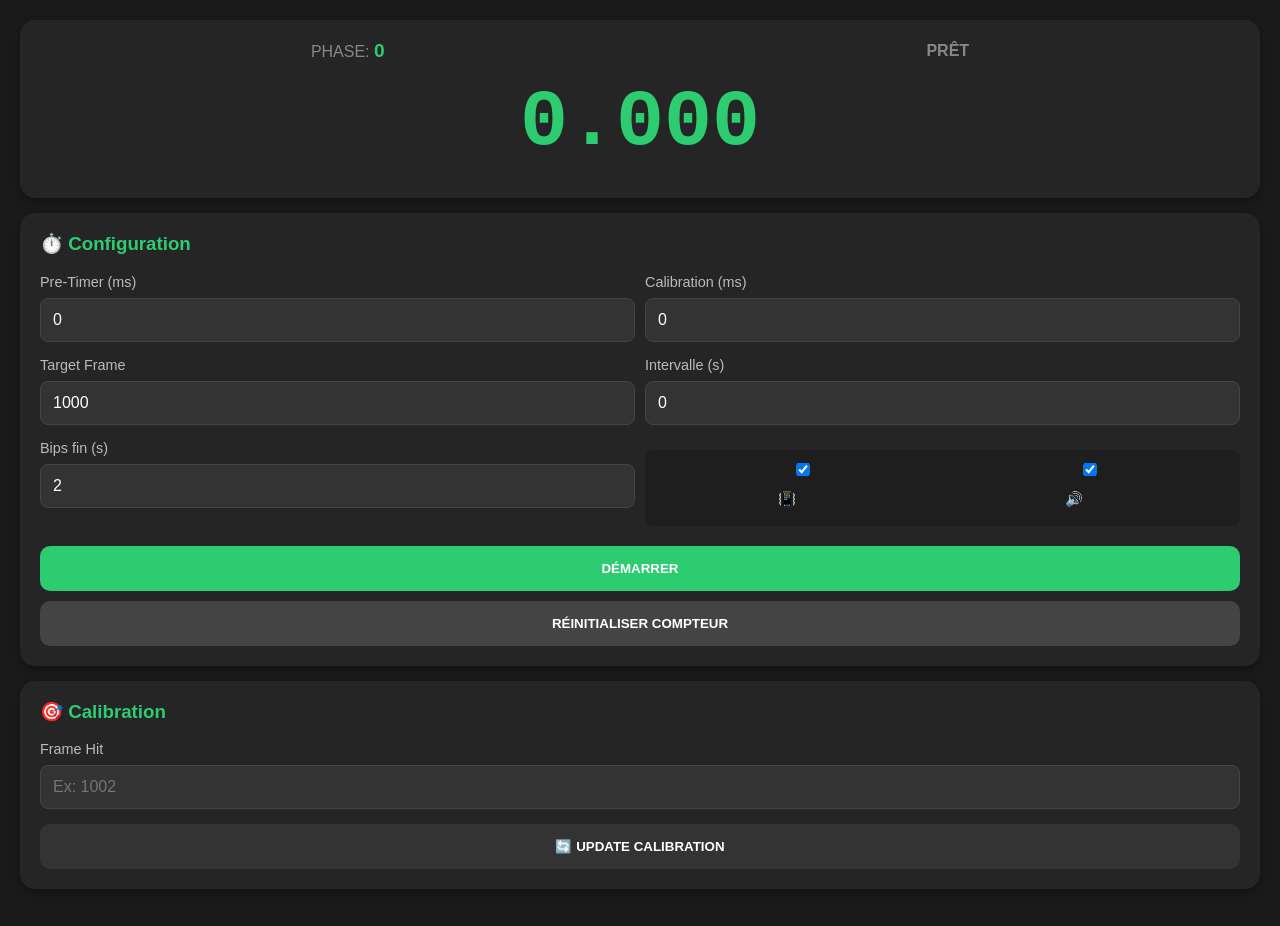
==== pages/chrono.html @ f597bb70 "Update chrono.html" ====
<!DOCTYPE html>
<html lang="fr">
<head>
    <meta charset="UTF-8">
    <meta name="viewport" content="width=device-width, initial-scale=1.0, maximum-scale=1.0, user-scalable=no">
    <link rel="stylesheet" href="../style-core.css">
    <style>
        #flash-overlay {
            position: fixed; top: 0; left: 0; width: 100%; height: 100%;
            background: white; opacity: 0; pointer-events: none; z-index: 9999;
        }
        .timer-display { 
            font-size: 5rem; text-align: center; font-family: monospace; 
            margin: 10px 0; color: var(--game-color); font-weight: bold; 
        }
        .stats-row { display: flex; justify-content: space-around; align-items: center; margin-bottom: 15px; color: #888; }
        .stat-val { color: var(--game-color); font-weight: bold; font-size: 1.2rem; }
        .grid-inputs { display: grid; grid-template-columns: 1fr 1fr; gap: 10px; }
        .checkbox-row { display: flex; justify-content: space-around; padding: 10px; background: rgba(0,0,0,0.2); border-radius: 8px; margin: 10px 0; }
    </style>
</head>
<body>
    <div id="flash-overlay"></div>

    <div class="card">
        <div class="stats-row">
            <div>PHASE: <span id="count-val" class="stat-val">0</span></div>
            <div id="phase-label" style="text-transform: uppercase; font-weight: bold;">PRÊT</div>
        </div>
        <div class="timer-display" id="timer-val">0.000</div>
    </div>

    <div class="card">
        <h3>⏱️ Configuration</h3>
        <div class="grid-inputs">
            <div>
                <label>Pre-Timer (ms)</label>
                <input type="number" id="pre-timer" value="0">
            </div>
            <div>
                <label>Calibration (ms)</label>
                <input type="number" id="calibration" value="0">
            </div>
        </div>
        
        <div class="grid-inputs">
            <div>
                <label>Target Frame</label>
                <input type="number" id="target-frame" value="1000">
            </div>
            <div>
                <label>Intervalle (s)</label>
                <input type="number" id="interval-val" value="0" step="0.1">
            </div>
        </div>

        <div class="grid-inputs">
            <div>
                <label>Bips fin (s)</label>
                <input type="number" id="beep-count" value="2">
            </div>
            <div class="checkbox-row">
                <label><input type="checkbox" id="enable-vibrate" checked> 📳</label>
                <label><input type="checkbox" id="enable-sound" checked> 🔊</label>
            </div>
        </div>

        <button class="btn" id="start-btn" onclick="window.toggleTimer()" style="margin-top:10px;">DÉMARRER</button>
        <button class="btn" onclick="window.resetCounter()" style="background:#444; margin-top:10px;">RÉINITIALISER COMPTEUR</button>
    </div>

    <div class="card">
        <h3>🎯 Calibration</h3>
        <label>Frame Hit</label>
        <input type="number" id="frame-hit" placeholder="Ex: 1002">
        <button class="btn" style="background: #333;" onclick="window.updateCalibration()">🔄 UPDATE CALIBRATION</button>
    </div>

    <script src="../app-core.js"></script>
    <script src="chrono.js"></script>
</body>
</html>
---- style-core.css ----
/**
 * STYLE-CORE.CSS - Version Couleurs Harmonisées
 */
:root {
    --bg: #1a1a1a;
    --card: #252525;
    --text: #ffffff;
    --input-bg: #333333;
    --game-color: #2ecc71; 
}

html, body {
    background: var(--bg);
    color: var(--text);
    font-family: sans-serif;
    margin: 0;
    padding: 10px;
    -webkit-tap-highlight-color: transparent;
    transition: all 0.3s ease;
}

.card {
    background: var(--card);
    padding: 20px;
    border-radius: 15px;
    margin-bottom: 15px;
    box-shadow: 0 4px 10px rgba(0,0,0,0.3);
}

h3 { 
    margin-top: 0; 
    color: var(--game-color); 
    transition: color 0.3s ease;
}

label {
    display: block;
    margin-bottom: 8px;
    font-size: 0.9rem;
    color: #bbb;
}

input, select {
    width: 100% !important;
    padding: 12px;
    margin-bottom: 15px;
    background: var(--input-bg);
    border: 1px solid #444;
    border-radius: 8px;
    color: white;
    font-size: 1rem;
    box-sizing: border-box;
}

.checkbox-group {
    display: flex;
    align-items: center;
    background: rgba(0,0,0,0.2);
    padding: 15px;
    border-radius: 10px;
    margin-bottom: 20px;
    border: 1px dashed #555;
}

.checkbox-group input[type="checkbox"] {
    width: 25px !important;
    height: 25px !important;
    margin: 0 15px 0 0 !important;
    flex-shrink: 0;
}

.btn {
    background: var(--game-color);
    color: white;
    border: none;
    padding: 15px;
    width: 100%;
    border-radius: 10px;
    font-weight: bold;
    cursor: pointer;
    transition: background-color 0.3s ease;
}

.btn:active { transform: scale(0.98); }

.profile-item {
    padding: 15px;
    border-radius: 12px;
    margin-bottom: 10px;
    background: #1e1e1e;
    border: 2px solid #333;
    transition: 0.2s;
    min-height: 80px;
    position: relative;
}

.profile-item.active {
    border-color: var(--game-color);
    background: #252525;
}

.action-btn {
    background: #333;
    border: none;
    color: white;
    padding: 10px;
    border-radius: 8px;
    width: 45px;
    height: 45px;
    cursor: pointer;
    display: flex;
    align-items: center;
    justify-content: center;
}
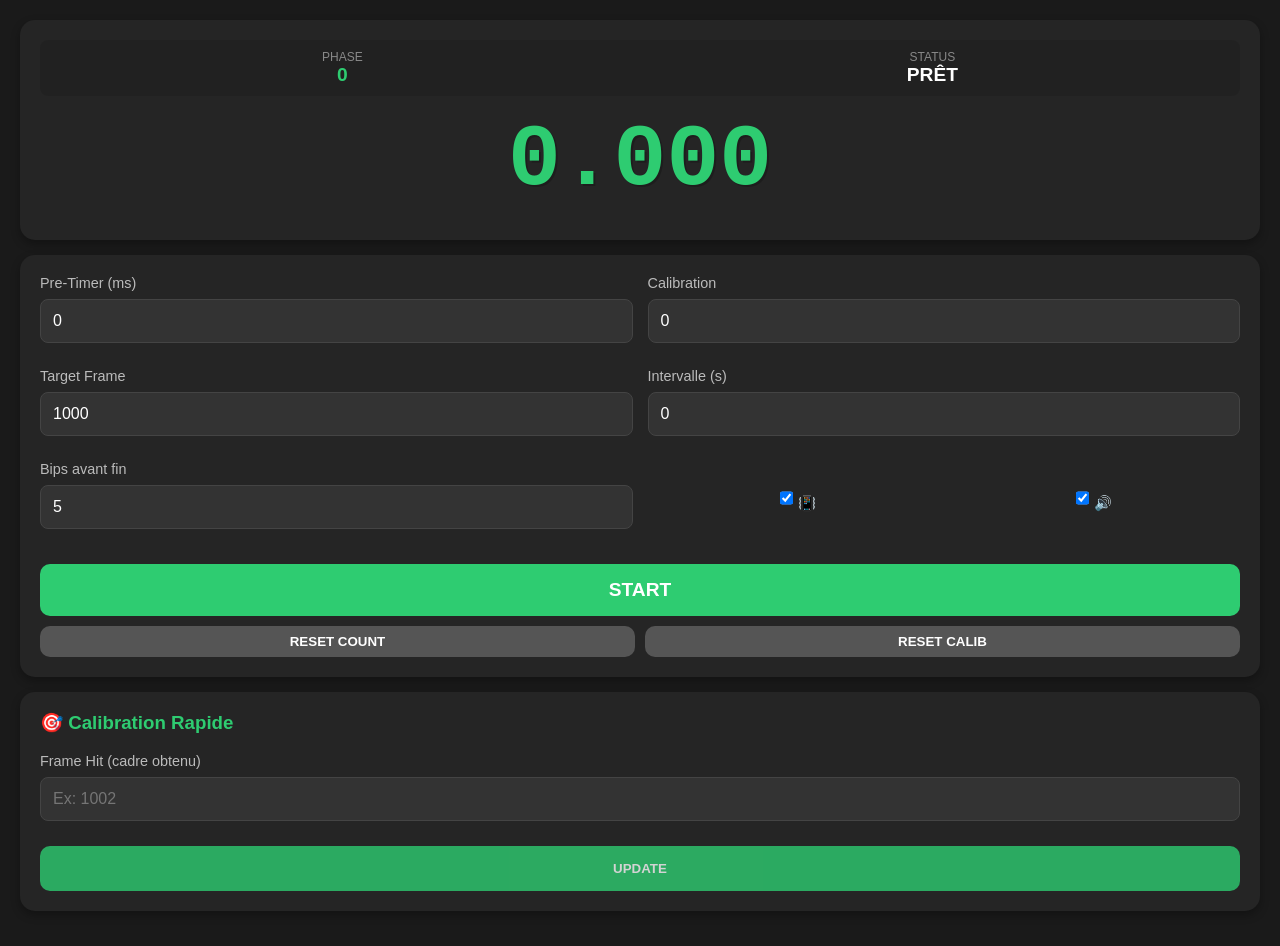
==== commit c443b14f: "Update chrono.html" ====
--- a/pages/chrono.html
+++ b/pages/chrono.html
@@ -8,15 +8,17 @@
         #flash-overlay {
             position: fixed; top: 0; left: 0; width: 100%; height: 100%;
             background: white; opacity: 0; pointer-events: none; z-index: 9999;
+            transition: opacity 0.05s;
         }
         .timer-display { 
-            font-size: 5rem; text-align: center; font-family: monospace; 
-            margin: 10px 0; color: var(--game-color); font-weight: bold; 
+            font-size: 5.5rem; text-align: center; font-family: 'Courier New', monospace; 
+            margin: 10px 0; color: var(--game-color); font-weight: bold;
+            text-shadow: 2px 2px 0px rgba(0,0,0,0.2);
         }
-        .stats-row { display: flex; justify-content: space-around; align-items: center; margin-bottom: 15px; color: #888; }
-        .stat-val { color: var(--game-color); font-weight: bold; font-size: 1.2rem; }
-        .grid-inputs { display: grid; grid-template-columns: 1fr 1fr; gap: 10px; }
-        .checkbox-row { display: flex; justify-content: space-around; padding: 10px; background: rgba(0,0,0,0.2); border-radius: 8px; margin: 10px 0; }
+        .stats-row { display: flex; justify-content: space-around; padding: 10px; background: rgba(0,0,0,0.1); border-radius: 8px; margin-bottom: 15px; }
+        .label-small { font-size: 0.75rem; color: #888; text-transform: uppercase; }
+        .grid-inputs { display: grid; grid-template-columns: 1fr 1fr; gap: 15px; }
+        .checkbox-row { display: flex; justify-content: space-around; align-items: center; margin-top: 10px; }
     </style>
 </head>
 <body>
@@ -24,26 +26,31 @@
 
     <div class="card">
         <div class="stats-row">
-            <div>PHASE: <span id="count-val" class="stat-val">0</span></div>
-            <div id="phase-label" style="text-transform: uppercase; font-weight: bold;">PRÊT</div>
+            <div style="text-align:center">
+                <div class="label-small">Phase</div>
+                <div id="count-val" style="font-weight:bold; font-size:1.2rem; color:var(--game-color)">0</div>
+            </div>
+            <div style="text-align:center">
+                <div class="label-small">Status</div>
+                <div id="phase-label" style="font-weight:bold; font-size:1.2rem">PRÊT</div>
+            </div>
         </div>
         <div class="timer-display" id="timer-val">0.000</div>
     </div>
 
     <div class="card">
-        <h3>⏱️ Configuration</h3>
         <div class="grid-inputs">
             <div>
                 <label>Pre-Timer (ms)</label>
                 <input type="number" id="pre-timer" value="0">
             </div>
             <div>
-                <label>Calibration (ms)</label>
+                <label>Calibration</label>
                 <input type="number" id="calibration" value="0">
             </div>
         </div>
         
-        <div class="grid-inputs">
+        <div class="grid-inputs" style="margin-top:10px">
             <div>
                 <label>Target Frame</label>
                 <input type="number" id="target-frame" value="1000">
@@ -54,26 +61,33 @@
             </div>
         </div>
 
-        <div class="grid-inputs">
+        <div class="grid-inputs" style="margin-top:10px">
             <div>
-                <label>Bips fin (s)</label>
-                <input type="number" id="beep-count" value="2">
+                <label>Bips avant fin</label>
+                <input type="number" id="beep-count" value="5">
             </div>
             <div class="checkbox-row">
-                <label><input type="checkbox" id="enable-vibrate" checked> 📳</label>
-                <label><input type="checkbox" id="enable-sound" checked> 🔊</label>
+                <label style="display:flex; align-items:center; cursor:pointer">
+                    <input type="checkbox" id="enable-vibrate" checked style="width:18px; height:18px; margin-right:5px"> 📳
+                </label>
+                <label style="display:flex; align-items:center; cursor:pointer">
+                    <input type="checkbox" id="enable-sound" checked style="width:18px; height:18px; margin-right:5px"> 🔊
+                </label>
             </div>
         </div>
 
-        <button class="btn" id="start-btn" onclick="window.toggleTimer()" style="margin-top:10px;">DÉMARRER</button>
-        <button class="btn" onclick="window.resetCounter()" style="background:#444; margin-top:10px;">RÉINITIALISER COMPTEUR</button>
+        <button class="btn" id="start-btn" onclick="window.toggleTimer()" style="margin-top:20px; font-size:1.2rem">START</button>
+        <div style="display:grid; grid-template-columns: 1fr 1fr; gap:10px; margin-top:10px">
+            <button class="btn" onclick="window.resetCounter()" style="background:#555; padding:8px">RESET COUNT</button>
+            <button class="btn" onclick="window.resetCalibration()" style="background:#555; padding:8px">RESET CALIB</button>
+        </div>
     </div>
 
     <div class="card">
-        <h3>🎯 Calibration</h3>
-        <label>Frame Hit</label>
+        <h3>🎯 Calibration Rapide</h3>
+        <label>Frame Hit (cadre obtenu)</label>
         <input type="number" id="frame-hit" placeholder="Ex: 1002">
-        <button class="btn" style="background: #333;" onclick="window.updateCalibration()">🔄 UPDATE CALIBRATION</button>
+        <button class="btn" style="background: var(--game-color); opacity: 0.8; margin-top: 10px;" onclick="window.updateCalibration()">UPDATE</button>
     </div>
 
     <script src="../app-core.js"></script>
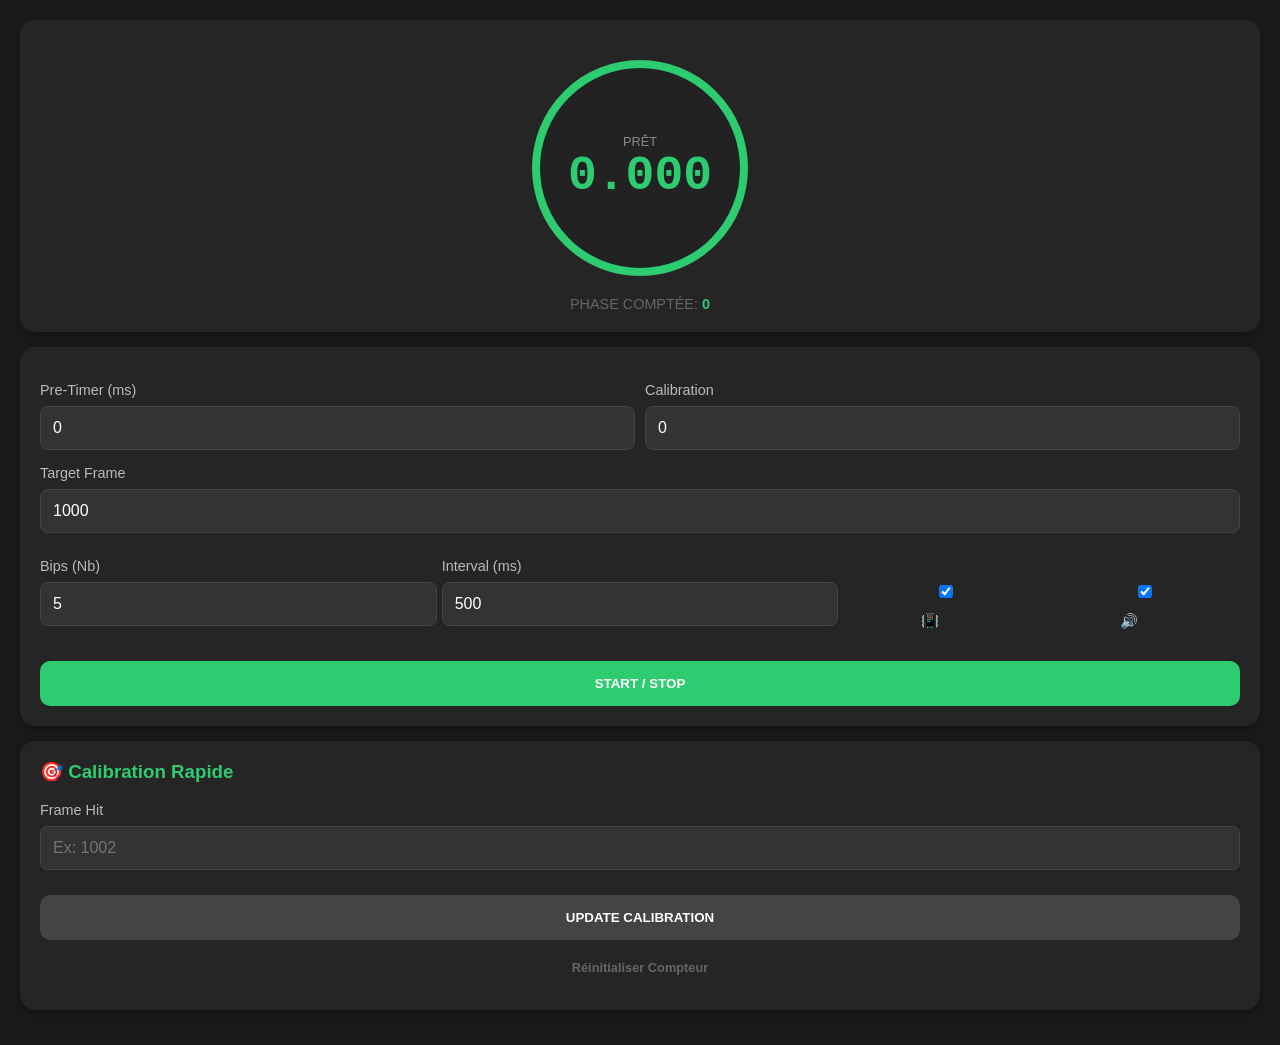
==== commit fd48844c: "Update chrono.html" ====
--- a/pages/chrono.html
+++ b/pages/chrono.html
@@ -5,37 +5,51 @@
     <meta name="viewport" content="width=device-width, initial-scale=1.0, maximum-scale=1.0, user-scalable=no">
     <link rel="stylesheet" href="../style-core.css">
     <style>
-        #flash-overlay {
-            position: fixed; top: 0; left: 0; width: 100%; height: 100%;
-            background: white; opacity: 0; pointer-events: none; z-index: 9999;
-            transition: opacity 0.05s;
+        /* La zone du chrono avec le flash intégré */
+        .chrono-container {
+            position: relative;
+            width: 200px;
+            height: 200px;
+            margin: 20px auto;
+            border-radius: 50%;
+            background: #222;
+            border: 8px solid var(--game-color);
+            display: flex;
+            flex-direction: column;
+            justify-content: center;
+            align-items: center;
+            overflow: hidden;
+        }
+        #flash-circle {
+            position: absolute;
+            top: 0; left: 0; width: 100%; height: 100%;
+            background: white;
+            opacity: 0;
+            pointer-events: none;
+            z-index: 2;
         }
         .timer-display { 
-            font-size: 5.5rem; text-align: center; font-family: 'Courier New', monospace; 
-            margin: 10px 0; color: var(--game-color); font-weight: bold;
-            text-shadow: 2px 2px 0px rgba(0,0,0,0.2);
+            font-size: 3rem; 
+            font-family: monospace; 
+            color: var(--game-color); 
+            font-weight: bold;
+            z-index: 3;
         }
-        .stats-row { display: flex; justify-content: space-around; padding: 10px; background: rgba(0,0,0,0.1); border-radius: 8px; margin-bottom: 15px; }
-        .label-small { font-size: 0.75rem; color: #888; text-transform: uppercase; }
-        .grid-inputs { display: grid; grid-template-columns: 1fr 1fr; gap: 15px; }
-        .checkbox-row { display: flex; justify-content: space-around; align-items: center; margin-top: 10px; }
+        .phase-name { font-size: 0.8rem; color: #888; z-index: 3; text-transform: uppercase; }
+        
+        .grid-inputs { display: grid; grid-template-columns: 1fr 1fr; gap: 10px; margin-top: 15px; }
+        .settings-grid { display: grid; grid-template-columns: 1fr 1fr 1fr; gap: 5px; margin-top: 10px; }
     </style>
 </head>
 <body>
-    <div id="flash-overlay"></div>
 
-    <div class="card">
-        <div class="stats-row">
-            <div style="text-align:center">
-                <div class="label-small">Phase</div>
-                <div id="count-val" style="font-weight:bold; font-size:1.2rem; color:var(--game-color)">0</div>
-            </div>
-            <div style="text-align:center">
-                <div class="label-small">Status</div>
-                <div id="phase-label" style="font-weight:bold; font-size:1.2rem">PRÊT</div>
-            </div>
+    <div class="card" style="text-align: center;">
+        <div class="chrono-container">
+            <div id="flash-circle"></div>
+            <div class="phase-name" id="phase-label">PRÊT</div>
+            <div class="timer-display" id="timer-val">0.000</div>
         </div>
-        <div class="timer-display" id="timer-val">0.000</div>
+        <div style="color: #666; font-size: 0.9rem;">PHASE COMPTÉE: <span id="count-val" style="color:var(--game-color); font-weight:bold;">0</span></div>
     </div>
 
     <div class="card">
@@ -50,44 +64,33 @@
             </div>
         </div>
         
-        <div class="grid-inputs" style="margin-top:10px">
+        <label>Target Frame</label>
+        <input type="number" id="target-frame" value="1000">
+
+        <div class="settings-grid">
             <div>
-                <label>Target Frame</label>
-                <input type="number" id="target-frame" value="1000">
+                <label>Bips (Nb)</label>
+                <input type="number" id="beep-count" value="5">
             </div>
             <div>
-                <label>Intervalle (s)</label>
-                <input type="number" id="interval-val" value="0" step="0.1">
+                <label>Interval (ms)</label>
+                <input type="number" id="beep-interval" value="500">
+            </div>
+            <div style="display:flex; justify-content: space-around; align-items: center; padding-top: 20px;">
+                <label><input type="checkbox" id="enable-vibrate" checked> 📳</label>
+                <label><input type="checkbox" id="enable-sound" checked> 🔊</label>
             </div>
         </div>
 
-        <div class="grid-inputs" style="margin-top:10px">
-            <div>
-                <label>Bips avant fin</label>
-                <input type="number" id="beep-count" value="5">
-            </div>
-            <div class="checkbox-row">
-                <label style="display:flex; align-items:center; cursor:pointer">
-                    <input type="checkbox" id="enable-vibrate" checked style="width:18px; height:18px; margin-right:5px"> 📳
-                </label>
-                <label style="display:flex; align-items:center; cursor:pointer">
-                    <input type="checkbox" id="enable-sound" checked style="width:18px; height:18px; margin-right:5px"> 🔊
-                </label>
-            </div>
-        </div>
-
-        <button class="btn" id="start-btn" onclick="window.toggleTimer()" style="margin-top:20px; font-size:1.2rem">START</button>
-        <div style="display:grid; grid-template-columns: 1fr 1fr; gap:10px; margin-top:10px">
-            <button class="btn" onclick="window.resetCounter()" style="background:#555; padding:8px">RESET COUNT</button>
-            <button class="btn" onclick="window.resetCalibration()" style="background:#555; padding:8px">RESET CALIB</button>
-        </div>
+        <button class="btn" id="start-btn" onclick="window.toggleTimer()" style="margin-top:20px;">START / STOP</button>
     </div>
 
     <div class="card">
         <h3>🎯 Calibration Rapide</h3>
-        <label>Frame Hit (cadre obtenu)</label>
+        <label>Frame Hit</label>
         <input type="number" id="frame-hit" placeholder="Ex: 1002">
-        <button class="btn" style="background: var(--game-color); opacity: 0.8; margin-top: 10px;" onclick="window.updateCalibration()">UPDATE</button>
+        <button class="btn" style="background: #444; margin-top: 10px;" onclick="window.updateCalibration()">UPDATE CALIBRATION</button>
+        <button class="btn" onclick="window.resetCounter()" style="background:transparent; color:#666; font-size:0.8rem; margin-top:5px; border:none;">Réinitialiser Compteur</button>
     </div>
 
     <script src="../app-core.js"></script>
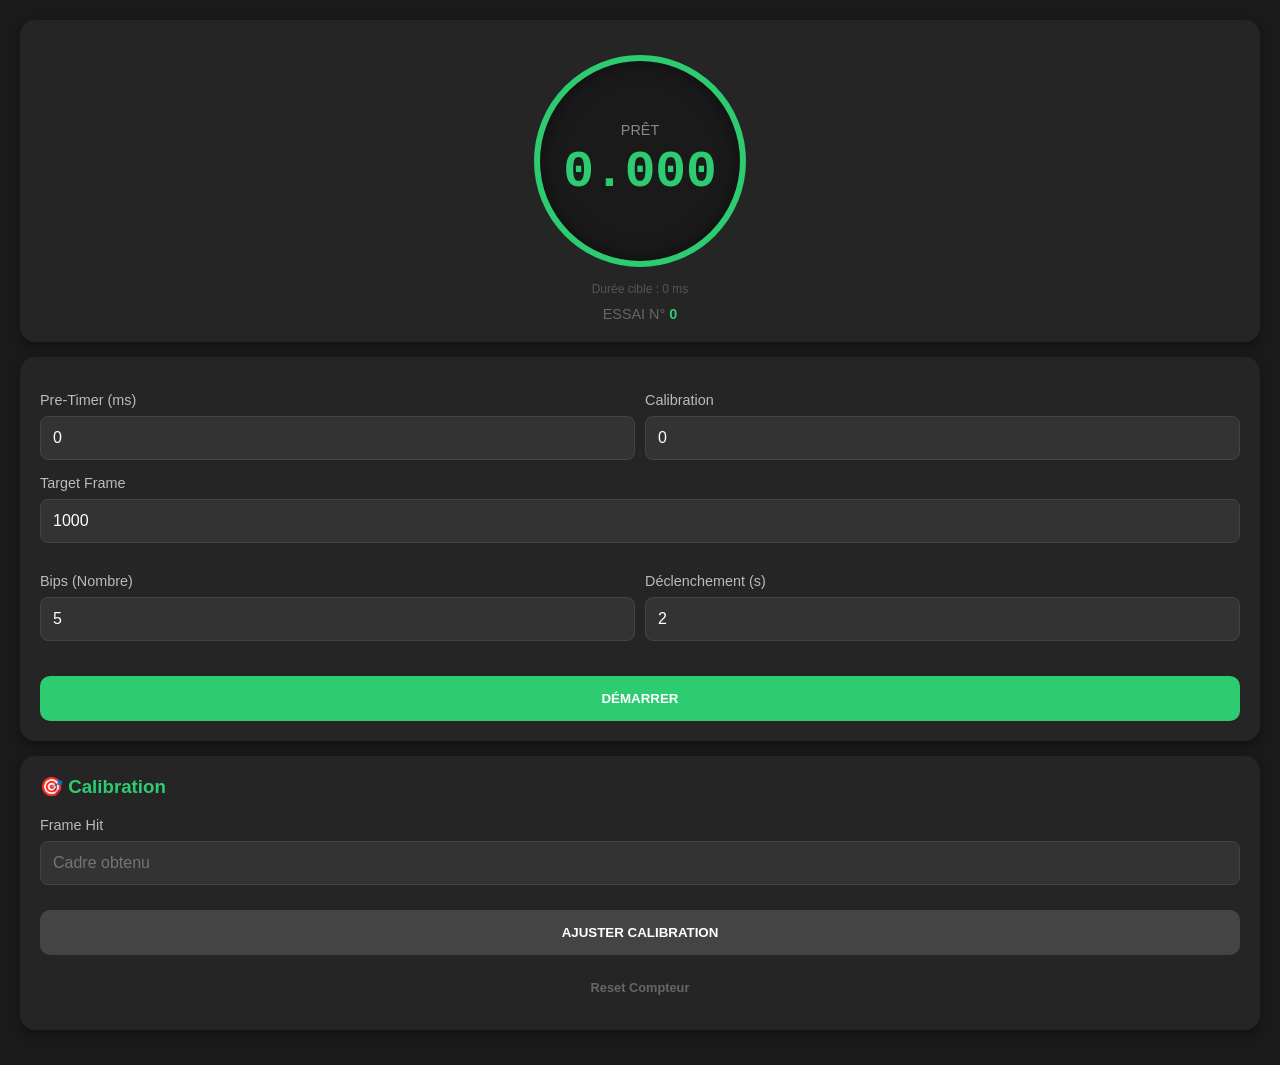
==== commit afc24448: "Update chrono.html" ====
--- a/pages/chrono.html
+++ b/pages/chrono.html
@@ -5,20 +5,20 @@
     <meta name="viewport" content="width=device-width, initial-scale=1.0, maximum-scale=1.0, user-scalable=no">
     <link rel="stylesheet" href="../style-core.css">
     <style>
-        /* La zone du chrono avec le flash intégré */
         .chrono-container {
             position: relative;
             width: 200px;
             height: 200px;
-            margin: 20px auto;
+            margin: 15px auto;
             border-radius: 50%;
-            background: #222;
-            border: 8px solid var(--game-color);
+            background: #1a1a1a;
+            border: 6px solid var(--game-color);
             display: flex;
             flex-direction: column;
             justify-content: center;
             align-items: center;
             overflow: hidden;
+            box-shadow: inset 0 0 20px rgba(0,0,0,0.5);
         }
         #flash-circle {
             position: absolute;
@@ -28,17 +28,11 @@
             pointer-events: none;
             z-index: 2;
         }
-        .timer-display { 
-            font-size: 3rem; 
-            font-family: monospace; 
-            color: var(--game-color); 
-            font-weight: bold;
-            z-index: 3;
-        }
-        .phase-name { font-size: 0.8rem; color: #888; z-index: 3; text-transform: uppercase; }
+        .timer-display { font-size: 3.2rem; font-family: monospace; color: var(--game-color); font-weight: bold; z-index: 3; }
+        .phase-name { font-size: 0.9rem; color: #888; z-index: 3; text-transform: uppercase; margin-bottom: 5px; }
+        #duration-info { font-size: 0.75rem; color: #555; margin-top: 5px; }
         
         .grid-inputs { display: grid; grid-template-columns: 1fr 1fr; gap: 10px; margin-top: 15px; }
-        .settings-grid { display: grid; grid-template-columns: 1fr 1fr 1fr; gap: 5px; margin-top: 10px; }
     </style>
 </head>
 <body>
@@ -49,7 +43,8 @@
             <div class="phase-name" id="phase-label">PRÊT</div>
             <div class="timer-display" id="timer-val">0.000</div>
         </div>
-        <div style="color: #666; font-size: 0.9rem;">PHASE COMPTÉE: <span id="count-val" style="color:var(--game-color); font-weight:bold;">0</span></div>
+        <div id="duration-info">Durée cible : 0 ms</div>
+        <div style="margin-top: 10px; color: #666; font-size: 0.9rem;">ESSAI N° <span id="count-val" style="color:var(--game-color); font-weight:bold;">0</span></div>
     </div>
 
     <div class="card">
@@ -65,32 +60,28 @@
         </div>
         
         <label>Target Frame</label>
-        <input type="number" id="target-frame" value="1000">
+        <input type="number" id="target-frame" value="1000" oninput="window.updateTargetInfo()">
 
-        <div class="settings-grid">
+        <div class="grid-inputs">
             <div>
-                <label>Bips (Nb)</label>
+                <label>Bips (Nombre)</label>
                 <input type="number" id="beep-count" value="5">
             </div>
             <div>
-                <label>Interval (ms)</label>
-                <input type="number" id="beep-interval" value="500">
-            </div>
-            <div style="display:flex; justify-content: space-around; align-items: center; padding-top: 20px;">
-                <label><input type="checkbox" id="enable-vibrate" checked> 📳</label>
-                <label><input type="checkbox" id="enable-sound" checked> 🔊</label>
+                <label>Déclenchement (s)</label>
+                <input type="number" id="beep-start" value="2" step="0.1">
             </div>
         </div>
 
-        <button class="btn" id="start-btn" onclick="window.toggleTimer()" style="margin-top:20px;">START / STOP</button>
+        <button class="btn" id="start-btn" onclick="window.toggleTimer()" style="margin-top:20px;">DÉMARRER</button>
     </div>
 
     <div class="card">
-        <h3>🎯 Calibration Rapide</h3>
+        <h3>🎯 Calibration</h3>
         <label>Frame Hit</label>
-        <input type="number" id="frame-hit" placeholder="Ex: 1002">
-        <button class="btn" style="background: #444; margin-top: 10px;" onclick="window.updateCalibration()">UPDATE CALIBRATION</button>
-        <button class="btn" onclick="window.resetCounter()" style="background:transparent; color:#666; font-size:0.8rem; margin-top:5px; border:none;">Réinitialiser Compteur</button>
+        <input type="number" id="frame-hit" placeholder="Cadre obtenu">
+        <button class="btn" style="background: #444; margin-top: 10px;" onclick="window.updateCalibration()">AJUSTER CALIBRATION</button>
+        <button class="btn" onclick="window.resetCounter()" style="background:transparent; color:#666; font-size:0.8rem; margin-top:10px; border:none;">Reset Compteur</button>
     </div>
 
     <script src="../app-core.js"></script>
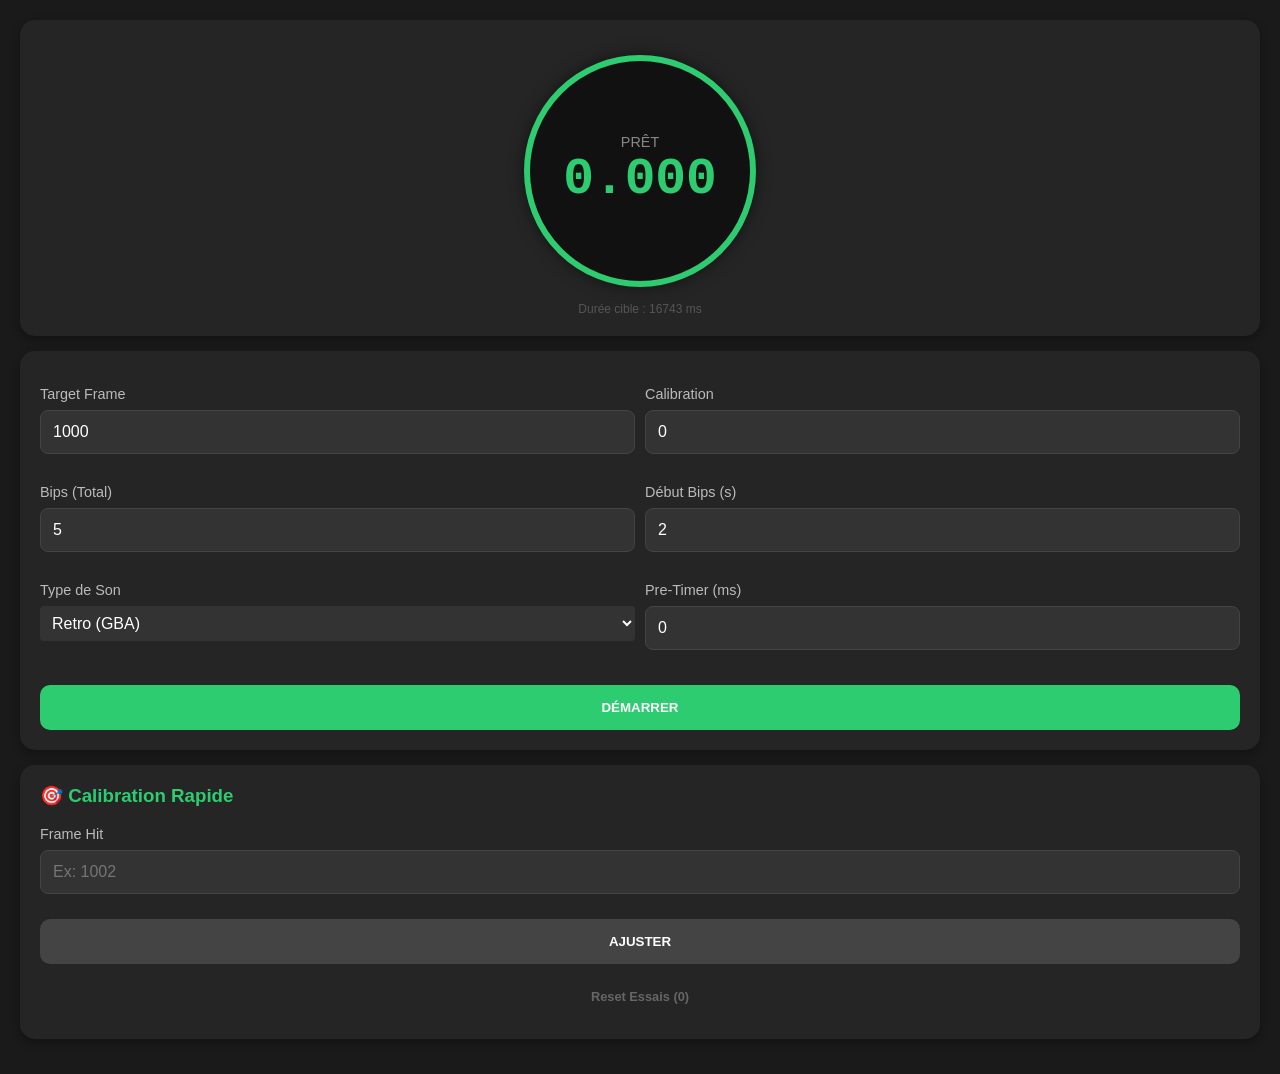
==== commit 728b4a9d: "Update chrono.html" ====
--- a/pages/chrono.html
+++ b/pages/chrono.html
@@ -6,32 +6,19 @@
     <link rel="stylesheet" href="../style-core.css">
     <style>
         .chrono-container {
-            position: relative;
-            width: 200px;
-            height: 200px;
-            margin: 15px auto;
-            border-radius: 50%;
-            background: #1a1a1a;
-            border: 6px solid var(--game-color);
-            display: flex;
-            flex-direction: column;
-            justify-content: center;
-            align-items: center;
-            overflow: hidden;
-            box-shadow: inset 0 0 20px rgba(0,0,0,0.5);
+            position: relative; width: 220px; height: 220px;
+            margin: 15px auto; border-radius: 50%;
+            background: #111; border: 6px solid var(--game-color);
+            display: flex; flex-direction: column; justify-content: center; align-items: center;
+            overflow: hidden; box-shadow: 0 0 15px rgba(0,0,0,0.5);
         }
         #flash-circle {
-            position: absolute;
-            top: 0; left: 0; width: 100%; height: 100%;
-            background: white;
-            opacity: 0;
-            pointer-events: none;
-            z-index: 2;
+            position: absolute; top: 0; left: 0; width: 100%; height: 100%;
+            background: white; opacity: 0; pointer-events: none; z-index: 2;
         }
         .timer-display { font-size: 3.2rem; font-family: monospace; color: var(--game-color); font-weight: bold; z-index: 3; }
-        .phase-name { font-size: 0.9rem; color: #888; z-index: 3; text-transform: uppercase; margin-bottom: 5px; }
+        .phase-name { font-size: 0.9rem; color: #888; z-index: 3; text-transform: uppercase; }
         #duration-info { font-size: 0.75rem; color: #555; margin-top: 5px; }
-        
         .grid-inputs { display: grid; grid-template-columns: 1fr 1fr; gap: 10px; margin-top: 15px; }
     </style>
 </head>
@@ -43,33 +30,44 @@
             <div class="phase-name" id="phase-label">PRÊT</div>
             <div class="timer-display" id="timer-val">0.000</div>
         </div>
-        <div id="duration-info">Durée cible : 0 ms</div>
-        <div style="margin-top: 10px; color: #666; font-size: 0.9rem;">ESSAI N° <span id="count-val" style="color:var(--game-color); font-weight:bold;">0</span></div>
+        <div id="duration-info">Durée : 0 ms</div>
     </div>
 
     <div class="card">
         <div class="grid-inputs">
             <div>
-                <label>Pre-Timer (ms)</label>
-                <input type="number" id="pre-timer" value="0">
+                <label>Target Frame</label>
+                <input type="number" id="target-frame" value="1000" oninput="window.updateTargetInfo()">
             </div>
             <div>
                 <label>Calibration</label>
-                <input type="number" id="calibration" value="0">
+                <input type="number" id="calibration" value="0" oninput="window.updateTargetInfo()">
             </div>
         </div>
-        
-        <label>Target Frame</label>
-        <input type="number" id="target-frame" value="1000" oninput="window.updateTargetInfo()">
 
         <div class="grid-inputs">
             <div>
-                <label>Bips (Nombre)</label>
+                <label>Bips (Total)</label>
                 <input type="number" id="beep-count" value="5">
             </div>
             <div>
-                <label>Déclenchement (s)</label>
+                <label>Début Bips (s)</label>
                 <input type="number" id="beep-start" value="2" step="0.1">
+            </div>
+        </div>
+
+        <div class="grid-inputs">
+            <div>
+                <label>Type de Son</label>
+                <select id="beep-type" style="width:100%; padding:8px; border-radius:4px; background:#333; color:white; border:none;">
+                    <option value="square">Retro (GBA)</option>
+                    <option value="sine">Doux</option>
+                    <option value="sawtooth">Tranchant</option>
+                </select>
+            </div>
+            <div style="display:flex; flex-direction:column; justify-content:flex-end;">
+                <label>Pre-Timer (ms)</label>
+                <input type="number" id="pre-timer" value="0">
             </div>
         </div>
 
@@ -77,11 +75,11 @@
     </div>
 
     <div class="card">
-        <h3>🎯 Calibration</h3>
+        <h3>🎯 Calibration Rapide</h3>
         <label>Frame Hit</label>
-        <input type="number" id="frame-hit" placeholder="Cadre obtenu">
-        <button class="btn" style="background: #444; margin-top: 10px;" onclick="window.updateCalibration()">AJUSTER CALIBRATION</button>
-        <button class="btn" onclick="window.resetCounter()" style="background:transparent; color:#666; font-size:0.8rem; margin-top:10px; border:none;">Reset Compteur</button>
+        <input type="number" id="frame-hit" placeholder="Ex: 1002">
+        <button class="btn" style="background: #444; margin-top: 10px;" onclick="window.updateCalibration()">AJUSTER</button>
+        <button class="btn" onclick="window.resetCounter()" style="background:transparent; color:#666; font-size:0.8rem; margin-top:10px; border:none;">Reset Essais (<span id="count-val">0</span>)</button>
     </div>
 
     <script src="../app-core.js"></script>
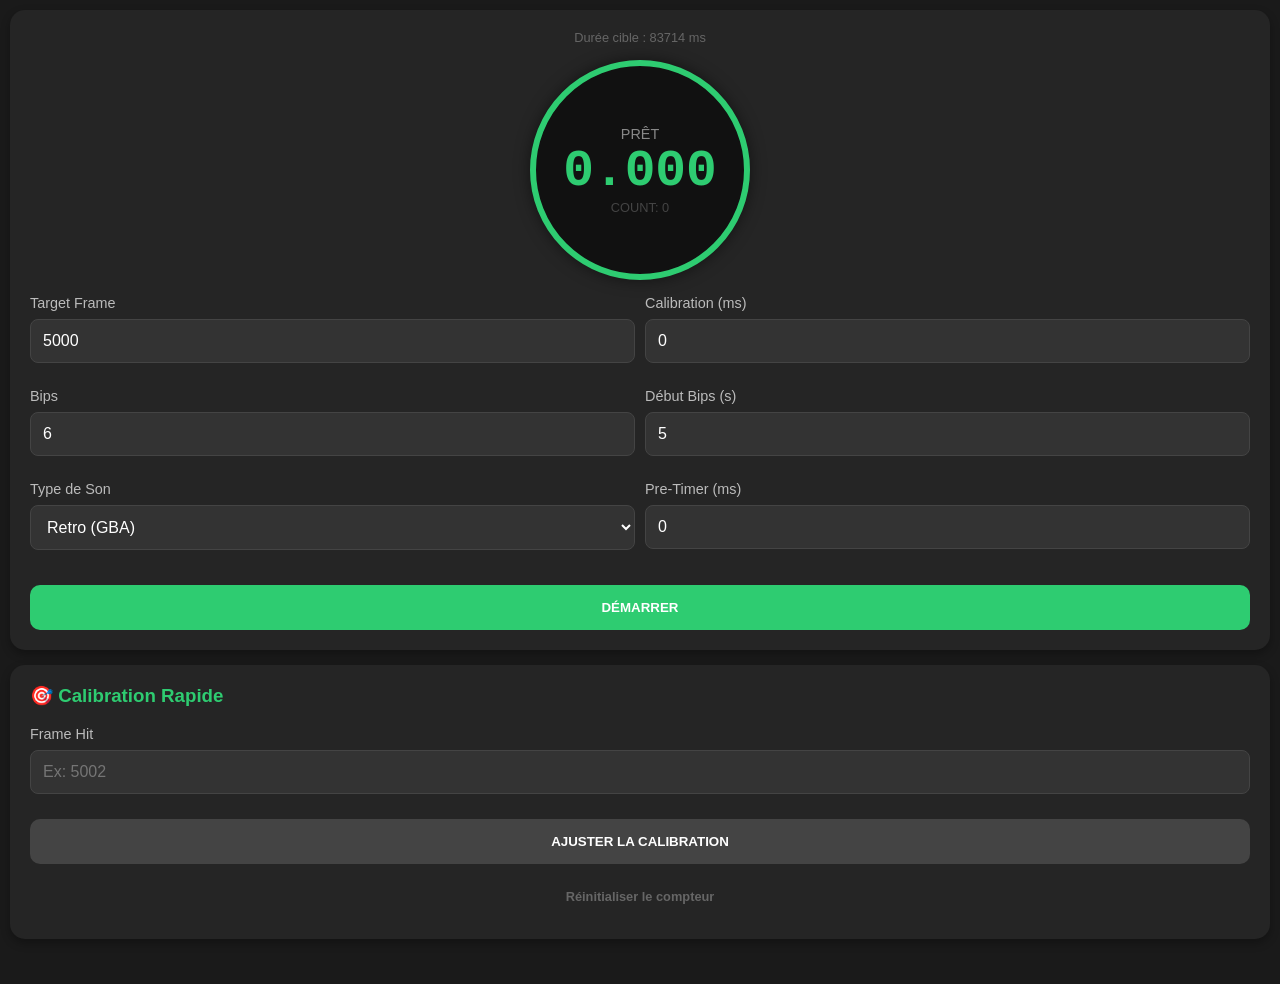
==== commit 620f813d: "Update chrono.html" ====
--- a/pages/chrono.html
+++ b/pages/chrono.html
@@ -18,54 +18,53 @@
         }
         .timer-display { font-size: 3.2rem; font-family: monospace; color: var(--game-color); font-weight: bold; z-index: 3; }
         .phase-name { font-size: 0.9rem; color: #888; z-index: 3; text-transform: uppercase; }
-        #duration-info { font-size: 0.75rem; color: #555; margin-top: 5px; }
-        .grid-inputs { display: grid; grid-template-columns: 1fr 1fr; gap: 10px; margin-top: 15px; }
+        #duration-info { text-align: center; font-size: 0.8rem; color: #666; margin-bottom: 10px; }
+        .grid-inputs { display: grid; grid-template-columns: 1fr 1fr; gap: 10px; margin-top: 10px; }
     </style>
 </head>
 <body>
 
-    <div class="card" style="text-align: center;">
+    <div class="card">
+        <div id="duration-info">Durée cible : 0 ms</div>
         <div class="chrono-container">
             <div id="flash-circle"></div>
-            <div class="phase-name" id="phase-label">PRÊT</div>
-            <div class="timer-display" id="timer-val">0.000</div>
+            <div id="phase-label" class="phase-name">PRÊT</div>
+            <div id="timer-val" class="timer-display">0.000</div>
+            <div style="color: #444; font-size: 0.8rem;">COUNT: <span id="count-val">0</span></div>
         </div>
-        <div id="duration-info">Durée : 0 ms</div>
-    </div>
 
-    <div class="card">
         <div class="grid-inputs">
             <div>
                 <label>Target Frame</label>
-                <input type="number" id="target-frame" value="1000" oninput="window.updateTargetInfo()">
+                <input type="number" id="target-frame" value="5000" oninput="window.updateTargetInfo()">
             </div>
             <div>
-                <label>Calibration</label>
+                <label>Calibration (ms)</label>
                 <input type="number" id="calibration" value="0" oninput="window.updateTargetInfo()">
             </div>
         </div>
 
         <div class="grid-inputs">
             <div>
-                <label>Bips (Total)</label>
-                <input type="number" id="beep-count" value="5">
+                <label>Bips</label>
+                <input type="number" id="num-beeps" value="6">
             </div>
             <div>
                 <label>Début Bips (s)</label>
-                <input type="number" id="beep-start" value="2" step="0.1">
+                <input type="number" id="beep-start" value="5">
             </div>
         </div>
 
         <div class="grid-inputs">
             <div>
                 <label>Type de Son</label>
-                <select id="beep-type" style="width:100%; padding:8px; border-radius:4px; background:#333; color:white; border:none;">
+                <select id="beep-type">
                     <option value="square">Retro (GBA)</option>
                     <option value="sine">Doux</option>
                     <option value="sawtooth">Tranchant</option>
                 </select>
             </div>
-            <div style="display:flex; flex-direction:column; justify-content:flex-end;">
+            <div>
                 <label>Pre-Timer (ms)</label>
                 <input type="number" id="pre-timer" value="0">
             </div>
@@ -77,12 +76,11 @@
     <div class="card">
         <h3>🎯 Calibration Rapide</h3>
         <label>Frame Hit</label>
-        <input type="number" id="frame-hit" placeholder="Ex: 1002">
-        <button class="btn" style="background: #444; margin-top: 10px;" onclick="window.updateCalibration()">AJUSTER</button>
-        <button class="btn" onclick="window.resetCounter()" style="background:transparent; color:#666; font-size:0.8rem; margin-top:10px; border:none;">Reset Essais (<span id="count-val">0</span>)</button>
+        <input type="number" id="frame-hit" placeholder="Ex: 5002">
+        <button class="btn" style="background: #444; margin-top: 10px;" onclick="window.updateCalibration()">AJUSTER LA CALIBRATION</button>
+        <button class="btn" onclick="window.resetCounter()" style="background:transparent; color:#666; margin-top:10px; font-size: 0.8rem;">Réinitialiser le compteur</button>
     </div>
 
-    <script src="../app-core.js"></script>
     <script src="chrono.js"></script>
 </body>
 </html>
--- a/style-core.css
+++ b/style-core.css
@@ -1,5 +1,5 @@
 /**
- * STYLE-CORE.CSS - Version Couleurs Harmonisées
+ * STYLE-CORE.CSS - Version Intégrale
  */
 :root {
     --bg: #1a1a1a;
@@ -9,15 +9,78 @@
     --game-color: #2ecc71; 
 }
 
-html, body {
+* { 
+    box-sizing: border-box; 
+    -webkit-tap-highlight-color: transparent; 
+}
+
+/* --- CONFIGURATION DES DEUX TYPES DE BODY --- */
+
+/* 1. Le Body de l'index (Fixe, pas de scroll) */
+body.index-body {
+    background: var(--bg);
+    margin: 0;
+    padding: 0;
+    height: 100dvh;
+    overflow: hidden;
+    display: flex;
+    flex-direction: column;
+}
+
+/* 2. Le Body des pages (Config, Search, Chrono) - SCROLL AUTORISÉ */
+body:not(.index-body) {
     background: var(--bg);
     color: var(--text);
     font-family: sans-serif;
     margin: 0;
     padding: 10px;
-    -webkit-tap-highlight-color: transparent;
-    transition: all 0.3s ease;
+    padding-bottom: 30px; /* Espace pour ne pas coller au menu */
+    overflow-y: auto; 
+    height: auto;
+    min-height: 100%;
 }
+
+/* --- INTERFACE COMMUNE --- */
+
+#content-frame {
+    flex: 1;
+    width: 100%;
+    border: none;
+    background: var(--bg);
+}
+
+.nav-bar {
+    height: 70px;
+    background: #121212;
+    display: flex;
+    width: 100%;
+    border-top: 1px solid #333;
+    padding-bottom: env(safe-area-inset-bottom);
+}
+
+.nav-item {
+    flex: 1;
+    display: flex;
+    flex-direction: column;
+    align-items: center;
+    justify-content: center;
+    color: #888;
+    text-decoration: none;
+    font-size: 11px;
+    transition: 0.2s;
+}
+
+.nav-item.active {
+    color: var(--game-color);
+    background: rgba(46, 204, 113, 0.05);
+}
+
+.nav-icon {
+    font-size: 20px;
+    margin-bottom: 4px;
+}
+
+/* --- COMPOSANTS DES PAGES --- */
 
 .card {
     background: var(--card);
@@ -30,7 +93,6 @@
 h3 { 
     margin-top: 0; 
     color: var(--game-color); 
-    transition: color 0.3s ease;
 }
 
 label {
@@ -52,23 +114,6 @@
     box-sizing: border-box;
 }
 
-.checkbox-group {
-    display: flex;
-    align-items: center;
-    background: rgba(0,0,0,0.2);
-    padding: 15px;
-    border-radius: 10px;
-    margin-bottom: 20px;
-    border: 1px dashed #555;
-}
-
-.checkbox-group input[type="checkbox"] {
-    width: 25px !important;
-    height: 25px !important;
-    margin: 0 15px 0 0 !important;
-    flex-shrink: 0;
-}
-
 .btn {
     background: var(--game-color);
     color: white;
@@ -78,7 +123,6 @@
     border-radius: 10px;
     font-weight: bold;
     cursor: pointer;
-    transition: background-color 0.3s ease;
 }
 
 .btn:active { transform: scale(0.98); }
@@ -89,26 +133,8 @@
     margin-bottom: 10px;
     background: #1e1e1e;
     border: 2px solid #333;
-    transition: 0.2s;
-    min-height: 80px;
-    position: relative;
 }
 
 .profile-item.active {
     border-color: var(--game-color);
-    background: #252525;
 }
-
-.action-btn {
-    background: #333;
-    border: none;
-    color: white;
-    padding: 10px;
-    border-radius: 8px;
-    width: 45px;
-    height: 45px;
-    cursor: pointer;
-    display: flex;
-    align-items: center;
-    justify-content: center;
-}
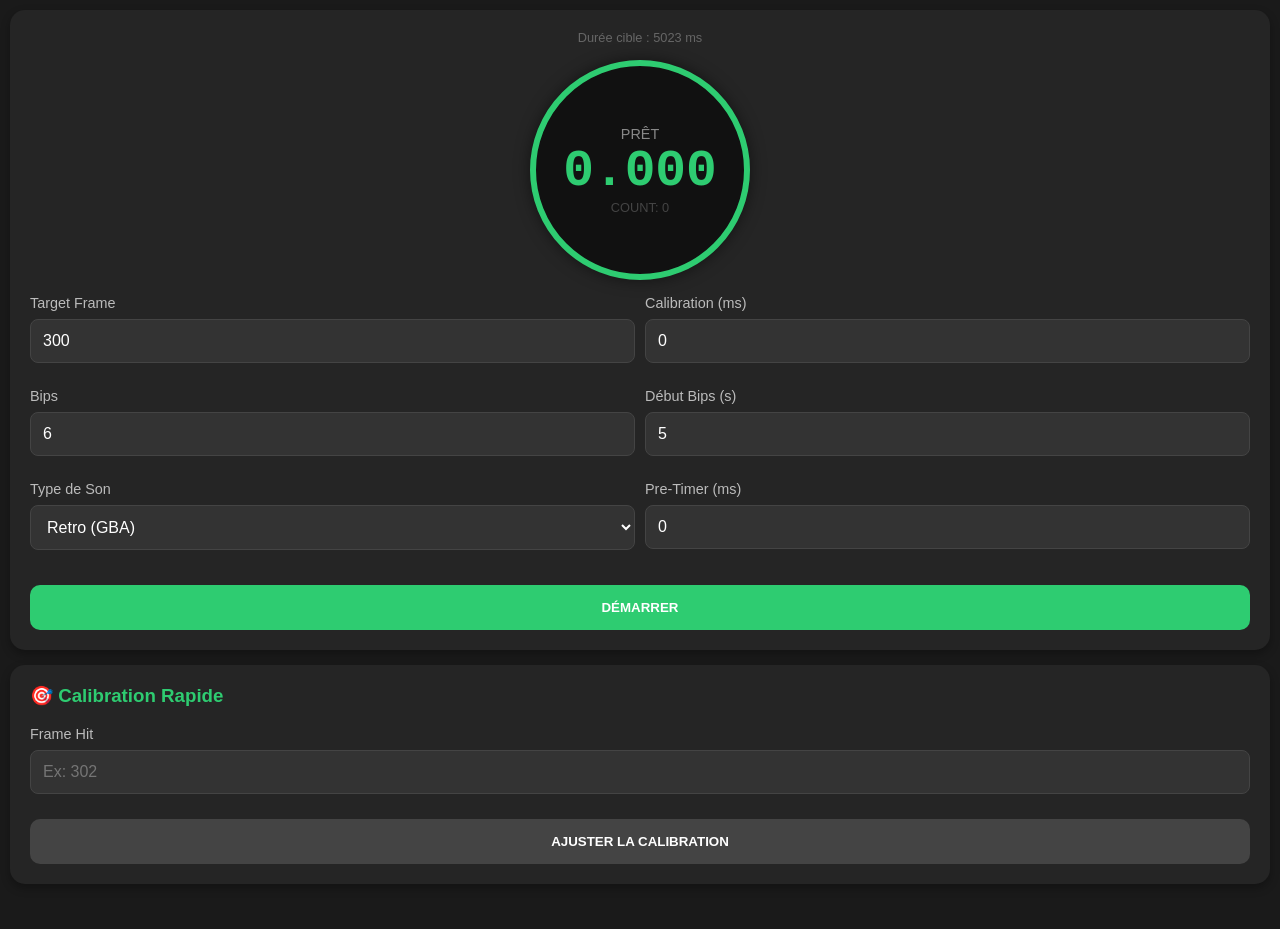
==== commit 7c514afa: "Update chrono.html" ====
--- a/pages/chrono.html
+++ b/pages/chrono.html
@@ -36,7 +36,7 @@
         <div class="grid-inputs">
             <div>
                 <label>Target Frame</label>
-                <input type="number" id="target-frame" value="5000" oninput="window.updateTargetInfo()">
+                <input type="number" id="target-frame" value="300" oninput="window.updateTargetInfo()">
             </div>
             <div>
                 <label>Calibration (ms)</label>
@@ -76,9 +76,8 @@
     <div class="card">
         <h3>🎯 Calibration Rapide</h3>
         <label>Frame Hit</label>
-        <input type="number" id="frame-hit" placeholder="Ex: 5002">
+        <input type="number" id="frame-hit" placeholder="Ex: 302">
         <button class="btn" style="background: #444; margin-top: 10px;" onclick="window.updateCalibration()">AJUSTER LA CALIBRATION</button>
-        <button class="btn" onclick="window.resetCounter()" style="background:transparent; color:#666; margin-top:10px; font-size: 0.8rem;">Réinitialiser le compteur</button>
     </div>
 
     <script src="chrono.js"></script>
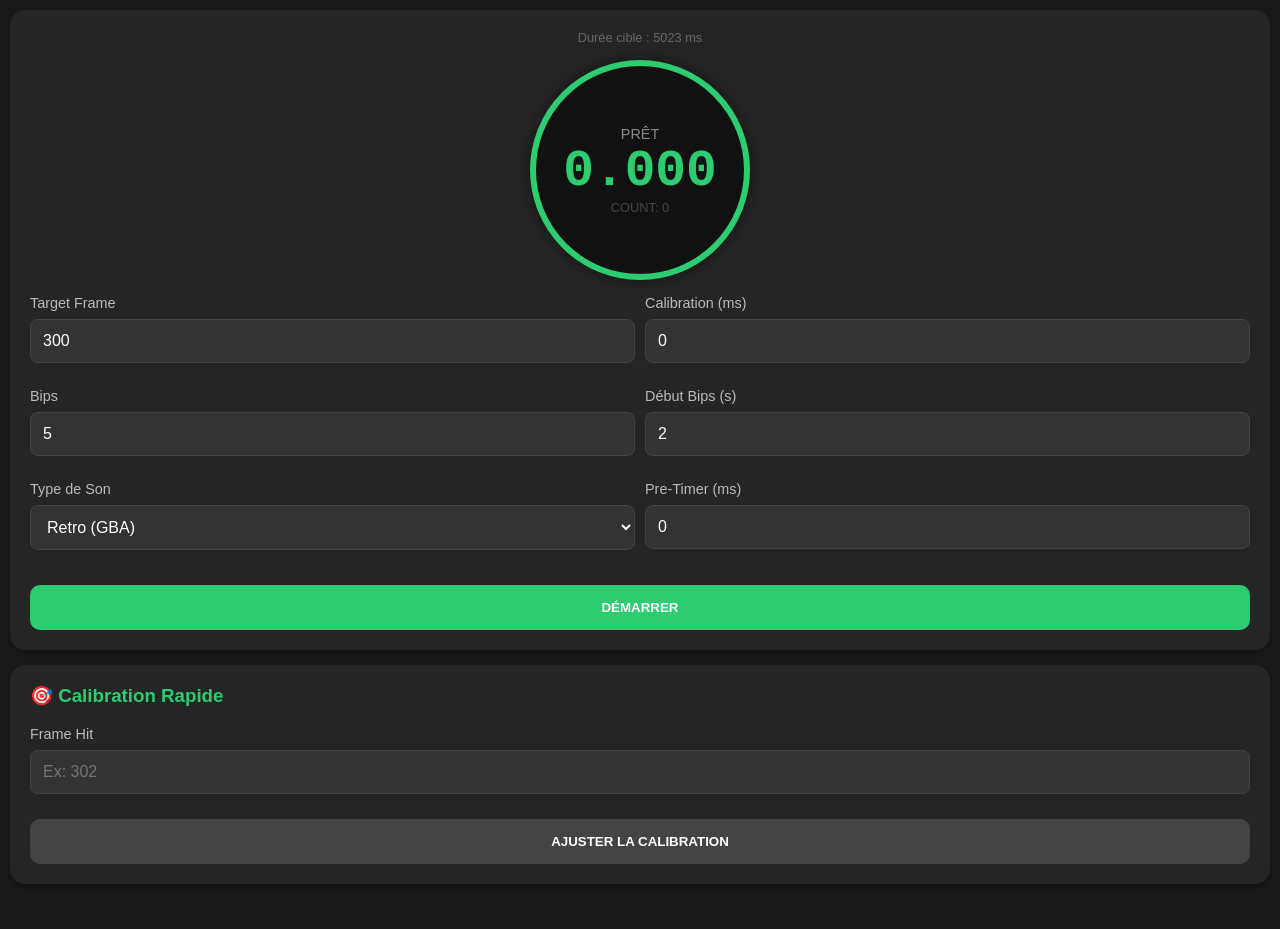
==== commit 40827080: "Update chrono.html" ====
--- a/pages/chrono.html
+++ b/pages/chrono.html
@@ -47,11 +47,11 @@
         <div class="grid-inputs">
             <div>
                 <label>Bips</label>
-                <input type="number" id="num-beeps" value="6">
+                <input type="number" id="num-beeps" value="5">
             </div>
             <div>
                 <label>Début Bips (s)</label>
-                <input type="number" id="beep-start" value="5">
+                <input type="number" id="beep-start" value="2">
             </div>
         </div>
 
